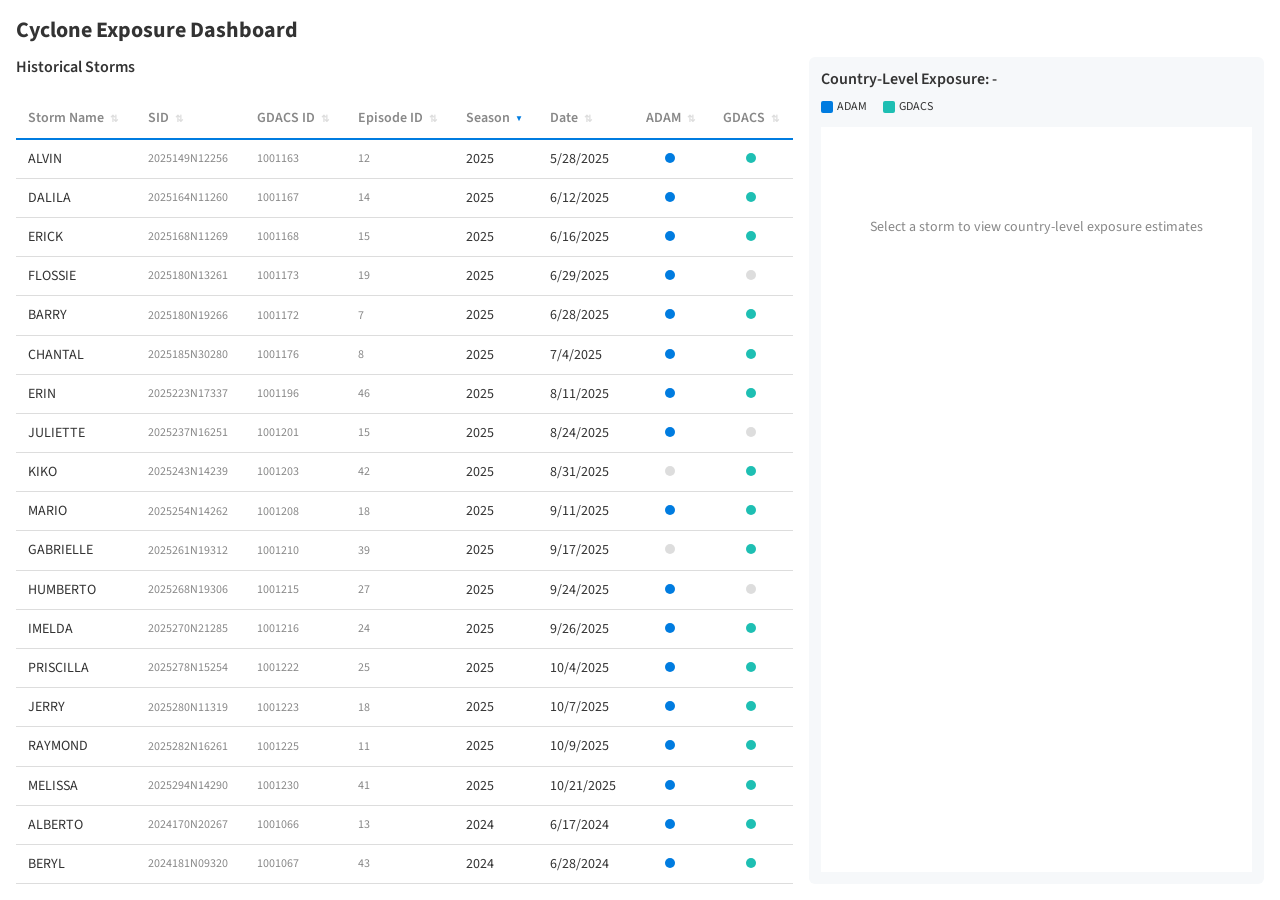
==== index.html @ b7c4ba26 "add basic dashboard" ====
<!DOCTYPE html>
<html lang="en">
<head>
    <meta charset="UTF-8">
    <meta name="viewport" content="width=device-width, initial-scale=1.0">
    <title>Cyclone Exposure Dashboard</title>
    <link rel="preconnect" href="https://fonts.googleapis.com">
    <link rel="preconnect" href="https://fonts.gstatic.com" crossorigin>
    <link href="https://fonts.googleapis.com/css2?family=Source+Sans+Pro:wght@400;600;700&display=swap" rel="stylesheet">
    <style>
        * {
            margin: 0;
            padding: 0;
            box-sizing: border-box;
        }

        body {
            font-family: 'Source Sans Pro', sans-serif;
            font-size: 16px;
            line-height: 1.3;
            color: #333;
            background: white;
            padding: 16px;
            height: 100vh;
            overflow: hidden;
        }

        .container {
            max-width: 100%;
            height: calc(100vh - 32px);
            display: flex;
            flex-direction: column;
            margin: 0 auto;
        }

        h1 {
            font-size: 22px;
            font-weight: 700;
            margin-bottom: 12px;
            color: #333;
        }

        h2 {
            font-size: 16px;
            font-weight: 600;
            margin-bottom: 10px;
            color: #333;
        }

        .main-content {
            display: flex;
            gap: 16px;
            flex: 1;
            min-height: 0;
        }

        .section {
            display: flex;
            flex-direction: column;
            min-height: 0;
        }

        .left-section {
            flex: 1.8;
            min-width: 0;
        }

        .right-section {
            flex: 1;
            min-width: 0;
            background-color: #f6f8fa;
            padding: 12px;
            border-radius: 6px;
        }

        .table-container {
            flex: 1;
            overflow-y: auto;
            background-color: white;
        }

        table {
            width: 100%;
            border-collapse: collapse;
            background: white;
        }

        th {
            font-weight: 600;
            font-size: 14px;
            color: #888888;
            text-align: left;
            padding: 10px 12px;
            border-bottom: 2px solid #007CE0;
            position: sticky;
            top: 0;
            z-index: 10;
            background: white;
        }

        td {
            padding: 10px 12px;
            font-size: 14px;
            color: #333;
            border-bottom: 1px solid #DDDDDD;
        }

        tr:last-child td {
            border-bottom: none;
        }

        tr:hover {
            background-color: rgba(0, 124, 224, 0.03);
        }

        .storms-table tbody tr {
            cursor: pointer;
        }

        .storms-table tbody tr.selected {
            background-color: rgba(0, 124, 224, 0.08);
        }

        .indicator {
            display: inline-block;
            width: 10px;
            height: 10px;
            border-radius: 50%;
            margin: 0 auto;
        }

        .indicator.adam-available {
            background-color: #007CE0;
        }

        .indicator.gdacs-available {
            background-color: #1EBFB3;
        }

        .indicator.unavailable {
            background-color: #DDDDDD;
        }

        .alert-badge {
            display: inline-block;
            padding: 2px 8px;
            border-radius: 3px;
            font-size: 12px;
            font-weight: 600;
        }

        .alert-red {
            background-color: rgba(242, 100, 90, 0.1);
            color: #F2645A;
        }

        .alert-orange {
            background-color: rgba(255, 165, 0, 0.1);
            color: #ff8c00;
        }

        .alert-green {
            background-color: rgba(30, 191, 179, 0.1);
            color: #1EBFB3;
        }

        .loading {
            text-align: center;
            padding: 40px 20px;
            color: #888888;
            font-size: 14px;
        }

        .empty-state {
            text-align: center;
            padding: 40px 20px;
            color: #888888;
            font-size: 14px;
            display: flex;
            align-items: center;
            justify-content: center;
            min-height: 200px;
        }

        .number-cell {
            text-align: right;
            font-variant-numeric: tabular-nums;
        }

        .source-label {
            font-size: 12px;
            font-weight: 600;
            color: #888888;
            text-transform: uppercase;
        }

        .comparison-cell {
            padding: 10px 12px;
            text-align: center;
        }

        .stacked-values {
            display: flex;
            flex-direction: column;
            gap: 2px;
            font-size: 13px;
        }

        .stacked-values .adam-value {
            color: #007CE0;
            font-weight: 600;
        }

        .stacked-values .gdacs-value {
            color: #1EBFB3;
            font-weight: 600;
        }

        .stacked-values .no-data {
            color: #DDDDDD;
        }

        .source-legend {
            display: flex;
            gap: 16px;
            margin-top: 4px;
            font-size: 12px;
        }

        .source-legend-item {
            display: flex;
            align-items: center;
            gap: 4px;
        }

        .legend-color {
            width: 12px;
            height: 12px;
            border-radius: 2px;
        }

        .legend-color.adam {
            background-color: #007CE0;
        }

        .legend-color.gdacs {
            background-color: #1EBFB3;
        }

        .section-header {
            margin-bottom: 12px;
        }

        th.sortable {
            cursor: pointer;
            user-select: none;
        }

        th.sortable:hover {
            background-color: #f0f0f0;
        }

        th.sortable::after {
            content: ' ⇅';
            color: #DDDDDD;
            font-size: 10px;
            margin-left: 4px;
        }

        th.sortable.sorted-asc::after {
            content: ' ▲';
            color: #007CE0;
        }

        th.sortable.sorted-desc::after {
            content: ' ▼';
            color: #007CE0;
        }

        td a {
            color: #007CE0;
            text-decoration: none;
        }

        td a:hover {
            text-decoration: underline;
        }
    </style>
</head>
<body>
    <div class="container">
        <h1>Cyclone Exposure Dashboard</h1>

        <div class="main-content">
            <div class="section left-section">
                <div class="section-header">
                    <h2>Historical Storms</h2>
                </div>
                <div id="storms-table-container" class="table-container">
                    <div class="loading">Loading storm data...</div>
                </div>
            </div>

            <div class="section right-section">
                <div class="section-header">
                    <h2>Country-Level Exposure: <span id="selected-storm-name">-</span></h2>
                    <div class="source-legend">
                        <div class="source-legend-item">
                            <div class="legend-color adam"></div>
                            <span>ADAM</span>
                        </div>
                        <div class="source-legend-item">
                            <div class="legend-color gdacs"></div>
                            <span>GDACS</span>
                        </div>
                    </div>
                </div>
                <div id="country-table-container" class="table-container">
                    <div class="empty-state">Select a storm to view country-level exposure estimates</div>
                </div>
            </div>
        </div>
    </div>

    <script>
        let exposureData = [];
        let stormDataCache = {};
        let selectedStormSid = null;
        let currentSortColumn = 'season';
        let currentSortDirection = 'desc';

        // Load data
        fetch('assets/exposure_data.json')
            .then(response => response.json())
            .then(data => {
                exposureData = data;
                renderStormsTable();
            })
            .catch(error => {
                console.error('Error loading data:', error);
                document.getElementById('storms-table-container').innerHTML =
                    '<div class="empty-state">Error loading data. Please ensure assets/exposure_data.json is available.</div>';
            });

        function sortStorms(column) {
            if (currentSortColumn === column) {
                currentSortDirection = currentSortDirection === 'asc' ? 'desc' : 'asc';
            } else {
                currentSortColumn = column;
                currentSortDirection = 'asc';
            }
            renderStormsTable();
        }

        function renderStormsTable() {
            // Group data by storm (sid)
            const stormMap = {};
            exposureData.forEach(row => {
                if (!stormMap[row.sid]) {
                    stormMap[row.sid] = {
                        sid: row.sid,
                        event_id: row.event_id,
                        episode_id: row.episode_id,
                        source: row.source,
                        storm_name: row.storm_name,
                        season: row.season,
                        name: row.name,
                        from_date: row.from_date,
                        alert_level: row.alert_level,
                        hasAdam: false,
                        hasGdacs: false,
                        countries: []
                    };
                }

                // Check if this row has ADAM or GDACS data
                const hasAdamData = row.pop_120kmh != null || row.pop_60kmh != null || row.pop_90kmh != null;
                const hasGdacsData = row.pop_34kt != null || row.pop_64kt != null;

                if (hasAdamData) stormMap[row.sid].hasAdam = true;
                if (hasGdacsData) stormMap[row.sid].hasGdacs = true;
            });

            const storms = Object.values(stormMap);

            // Sort storms
            storms.sort((a, b) => {
                let aVal, bVal;

                switch(currentSortColumn) {
                    case 'storm_name':
                        aVal = (a.name || '').toLowerCase();
                        bVal = (b.name || '').toLowerCase();
                        break;
                    case 'sid':
                        aVal = (a.sid || '').toLowerCase();
                        bVal = (b.sid || '').toLowerCase();
                        break;
                    case 'event_id':
                        aVal = a.event_id || 0;
                        bVal = b.event_id || 0;
                        break;
                    case 'episode_id':
                        aVal = a.episode_id || 0;
                        bVal = b.episode_id || 0;
                        break;
                    case 'season':
                        aVal = a.season || 0;
                        bVal = b.season || 0;
                        break;
                    case 'from_date':
                        aVal = a.from_date ? new Date(a.from_date).getTime() : 0;
                        bVal = b.from_date ? new Date(b.from_date).getTime() : 0;
                        break;
                    case 'hasAdam':
                        aVal = a.hasAdam ? 1 : 0;
                        bVal = b.hasAdam ? 1 : 0;
                        break;
                    case 'hasGdacs':
                        aVal = a.hasGdacs ? 1 : 0;
                        bVal = b.hasGdacs ? 1 : 0;
                        break;
                    default:
                        return 0;
                }

                if (typeof aVal === 'string') {
                    return currentSortDirection === 'asc'
                        ? aVal.localeCompare(bVal)
                        : bVal.localeCompare(aVal);
                } else {
                    return currentSortDirection === 'asc'
                        ? aVal - bVal
                        : bVal - aVal;
                }
            });

            const getSortClass = (column) => {
                if (currentSortColumn === column) {
                    return `sortable sorted-${currentSortDirection}`;
                }
                return 'sortable';
            };

            let html = `
                <table class="storms-table">
                    <thead>
                        <tr>
                            <th class="${getSortClass('storm_name')}" onclick="sortStorms('storm_name')">Storm Name</th>
                            <th class="${getSortClass('sid')}" onclick="sortStorms('sid')">SID</th>
                            <th class="${getSortClass('event_id')}" onclick="sortStorms('event_id')">GDACS ID</th>
                            <th class="${getSortClass('episode_id')}" onclick="sortStorms('episode_id')">Episode ID</th>
                            <th class="${getSortClass('season')}" onclick="sortStorms('season')">Season</th>
                            <th class="${getSortClass('from_date')}" onclick="sortStorms('from_date')">Date</th>
                            <th class="${getSortClass('hasAdam')}" onclick="sortStorms('hasAdam')" style="text-align: center;">ADAM</th>
                            <th class="${getSortClass('hasGdacs')}" onclick="sortStorms('hasGdacs')" style="text-align: center;">GDACS</th>
                        </tr>
                    </thead>
                    <tbody>
            `;

            storms.forEach(storm => {
                // Cache storm data for lookup
                stormDataCache[storm.sid] = storm;

                const date = storm.from_date ? new Date(storm.from_date).toLocaleDateString() : '-';

                html += `
                    <tr onclick="selectStorm('${storm.sid}')" data-sid="${storm.sid}">
                        <td>${storm.name || '-'}</td>
                        <td style="font-size: 12px; color: #888888;">${storm.sid || '-'}</td>
                        <td style="font-size: 12px; color: #888888;">${storm.event_id || '-'}</td>
                        <td style="font-size: 12px; color: #888888;">${storm.episode_id || '-'}</td>
                        <td>${storm.season || '-'}</td>
                        <td>${date}</td>
                        <td style="text-align: center;"><span class="indicator ${storm.hasAdam ? 'adam-available' : 'unavailable'}"></span></td>
                        <td style="text-align: center;"><span class="indicator ${storm.hasGdacs ? 'gdacs-available' : 'unavailable'}"></span></td>
                    </tr>
                `;
            });

            html += `
                    </tbody>
                </table>
            `;

            document.getElementById('storms-table-container').innerHTML = html;
        }

        function selectStorm(sid) {
            selectedStormSid = sid;

            // Update selected row styling
            document.querySelectorAll('.storms-table tbody tr').forEach(tr => {
                tr.classList.remove('selected');
            });
            document.querySelector(`tr[data-sid="${sid}"]`).classList.add('selected');

            // Get storm name from cache
            const storm = stormDataCache[sid];
            const stormName = storm ? (storm.name || 'Unknown') : 'Unknown';

            // Update storm name in country section
            document.getElementById('selected-storm-name').textContent = stormName;

            // Render country table
            renderCountryTable(sid);
        }

        function renderCountryTable(sid) {
            const stormData = exposureData.filter(row => row.sid === sid);

            if (stormData.length === 0) {
                document.getElementById('country-table-container').innerHTML =
                    '<div class="empty-state">No data available for this storm</div>';
                return;
            }

            // Group by ISO3 to ensure one row per country
            const countryMap = {};
            stormData.forEach(row => {
                if (!countryMap[row.iso3]) {
                    countryMap[row.iso3] = {
                        country_name: row.country_name,
                        iso3: row.iso3,
                        pop_120kmh: row.pop_120kmh,
                        pop_90kmh: row.pop_90kmh,
                        pop_60kmh: row.pop_60kmh,
                        pop_64kt: row.pop_64kt,
                        pop_34kt: row.pop_34kt
                    };
                } else {
                    // Merge data if we have multiple rows for the same country
                    if (row.pop_120kmh != null) countryMap[row.iso3].pop_120kmh = row.pop_120kmh;
                    if (row.pop_90kmh != null) countryMap[row.iso3].pop_90kmh = row.pop_90kmh;
                    if (row.pop_60kmh != null) countryMap[row.iso3].pop_60kmh = row.pop_60kmh;
                    if (row.pop_64kt != null) countryMap[row.iso3].pop_64kt = row.pop_64kt;
                    if (row.pop_34kt != null) countryMap[row.iso3].pop_34kt = row.pop_34kt;
                }
            });

            const countries = Object.values(countryMap).sort((a, b) =>
                (a.country_name || '').localeCompare(b.country_name || '')
            );

            const formatNumber = (val) => {
                if (val == null || val === '') return '-';
                return Math.round(val).toLocaleString();
            };

            const createStackedValues = (adamVal, gdacsVal) => {
                const adamDisplay = adamVal != null ? formatNumber(adamVal) : '-';
                const gdacsDisplay = gdacsVal != null ? formatNumber(gdacsVal) : '-';

                const adamClass = adamVal != null ? 'adam-value' : 'no-data';
                const gdacsClass = gdacsVal != null ? 'gdacs-value' : 'no-data';

                return `
                    <div class="stacked-values">
                        <div class="${adamClass}">${adamDisplay}</div>
                        <div class="${gdacsClass}">${gdacsDisplay}</div>
                    </div>
                `;
            };

            let html = `
                <table>
                    <thead>
                        <tr>
                            <th>Country</th>
                            <th style="text-align: center;">High Wind (~64 kt)</th>
                            <th style="text-align: center;">Medium Wind (~49 kt)</th>
                            <th style="text-align: center;">Low Wind (~34 kt)</th>
                        </tr>
                    </thead>
                    <tbody>
            `;

            countries.forEach(country => {
                html += `
                    <tr>
                        <td>${country.country_name || '-'}</td>
                        <td class="comparison-cell">${createStackedValues(country.pop_120kmh, country.pop_64kt)}</td>
                        <td class="comparison-cell">${createStackedValues(country.pop_90kmh, null)}</td>
                        <td class="comparison-cell">${createStackedValues(country.pop_60kmh, country.pop_34kt)}</td>
                    </tr>
                `;
            });

            html += `
                    </tbody>
                </table>
            `;

            document.getElementById('country-table-container').innerHTML = html;
        }
    </script>
</body>
</html>
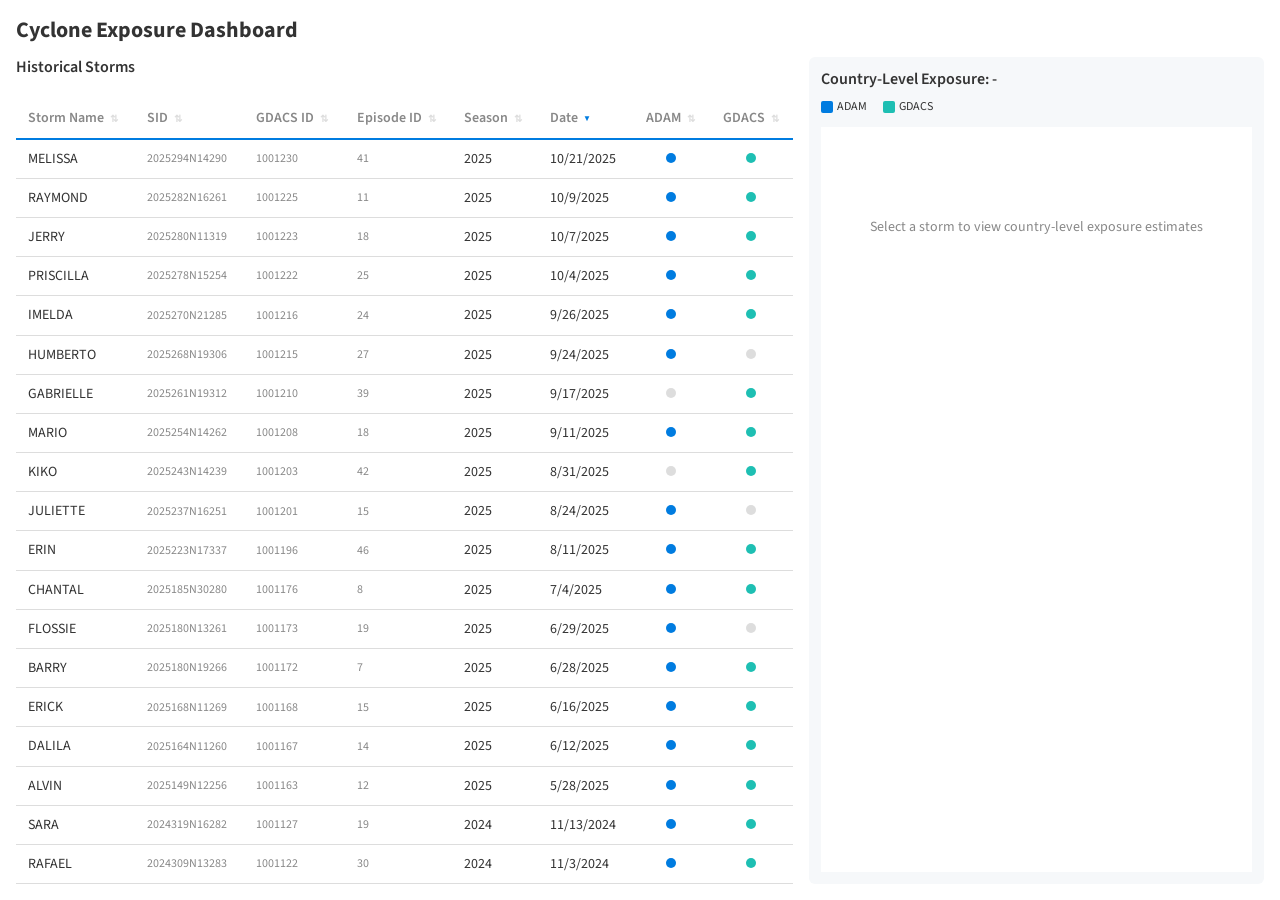
==== commit 22e61238: "show distribution of exposure on chart" ====
--- a/index.html
+++ b/index.html
@@ -7,285 +7,8 @@
     <link rel="preconnect" href="https://fonts.googleapis.com">
     <link rel="preconnect" href="https://fonts.gstatic.com" crossorigin>
     <link href="https://fonts.googleapis.com/css2?family=Source+Sans+Pro:wght@400;600;700&display=swap" rel="stylesheet">
-    <style>
-        * {
-            margin: 0;
-            padding: 0;
-            box-sizing: border-box;
-        }
-
-        body {
-            font-family: 'Source Sans Pro', sans-serif;
-            font-size: 16px;
-            line-height: 1.3;
-            color: #333;
-            background: white;
-            padding: 16px;
-            height: 100vh;
-            overflow: hidden;
-        }
-
-        .container {
-            max-width: 100%;
-            height: calc(100vh - 32px);
-            display: flex;
-            flex-direction: column;
-            margin: 0 auto;
-        }
-
-        h1 {
-            font-size: 22px;
-            font-weight: 700;
-            margin-bottom: 12px;
-            color: #333;
-        }
-
-        h2 {
-            font-size: 16px;
-            font-weight: 600;
-            margin-bottom: 10px;
-            color: #333;
-        }
-
-        .main-content {
-            display: flex;
-            gap: 16px;
-            flex: 1;
-            min-height: 0;
-        }
-
-        .section {
-            display: flex;
-            flex-direction: column;
-            min-height: 0;
-        }
-
-        .left-section {
-            flex: 1.8;
-            min-width: 0;
-        }
-
-        .right-section {
-            flex: 1;
-            min-width: 0;
-            background-color: #f6f8fa;
-            padding: 12px;
-            border-radius: 6px;
-        }
-
-        .table-container {
-            flex: 1;
-            overflow-y: auto;
-            background-color: white;
-        }
-
-        table {
-            width: 100%;
-            border-collapse: collapse;
-            background: white;
-        }
-
-        th {
-            font-weight: 600;
-            font-size: 14px;
-            color: #888888;
-            text-align: left;
-            padding: 10px 12px;
-            border-bottom: 2px solid #007CE0;
-            position: sticky;
-            top: 0;
-            z-index: 10;
-            background: white;
-        }
-
-        td {
-            padding: 10px 12px;
-            font-size: 14px;
-            color: #333;
-            border-bottom: 1px solid #DDDDDD;
-        }
-
-        tr:last-child td {
-            border-bottom: none;
-        }
-
-        tr:hover {
-            background-color: rgba(0, 124, 224, 0.03);
-        }
-
-        .storms-table tbody tr {
-            cursor: pointer;
-        }
-
-        .storms-table tbody tr.selected {
-            background-color: rgba(0, 124, 224, 0.08);
-        }
-
-        .indicator {
-            display: inline-block;
-            width: 10px;
-            height: 10px;
-            border-radius: 50%;
-            margin: 0 auto;
-        }
-
-        .indicator.adam-available {
-            background-color: #007CE0;
-        }
-
-        .indicator.gdacs-available {
-            background-color: #1EBFB3;
-        }
-
-        .indicator.unavailable {
-            background-color: #DDDDDD;
-        }
-
-        .alert-badge {
-            display: inline-block;
-            padding: 2px 8px;
-            border-radius: 3px;
-            font-size: 12px;
-            font-weight: 600;
-        }
-
-        .alert-red {
-            background-color: rgba(242, 100, 90, 0.1);
-            color: #F2645A;
-        }
-
-        .alert-orange {
-            background-color: rgba(255, 165, 0, 0.1);
-            color: #ff8c00;
-        }
-
-        .alert-green {
-            background-color: rgba(30, 191, 179, 0.1);
-            color: #1EBFB3;
-        }
-
-        .loading {
-            text-align: center;
-            padding: 40px 20px;
-            color: #888888;
-            font-size: 14px;
-        }
-
-        .empty-state {
-            text-align: center;
-            padding: 40px 20px;
-            color: #888888;
-            font-size: 14px;
-            display: flex;
-            align-items: center;
-            justify-content: center;
-            min-height: 200px;
-        }
-
-        .number-cell {
-            text-align: right;
-            font-variant-numeric: tabular-nums;
-        }
-
-        .source-label {
-            font-size: 12px;
-            font-weight: 600;
-            color: #888888;
-            text-transform: uppercase;
-        }
-
-        .comparison-cell {
-            padding: 10px 12px;
-            text-align: center;
-        }
-
-        .stacked-values {
-            display: flex;
-            flex-direction: column;
-            gap: 2px;
-            font-size: 13px;
-        }
-
-        .stacked-values .adam-value {
-            color: #007CE0;
-            font-weight: 600;
-        }
-
-        .stacked-values .gdacs-value {
-            color: #1EBFB3;
-            font-weight: 600;
-        }
-
-        .stacked-values .no-data {
-            color: #DDDDDD;
-        }
-
-        .source-legend {
-            display: flex;
-            gap: 16px;
-            margin-top: 4px;
-            font-size: 12px;
-        }
-
-        .source-legend-item {
-            display: flex;
-            align-items: center;
-            gap: 4px;
-        }
-
-        .legend-color {
-            width: 12px;
-            height: 12px;
-            border-radius: 2px;
-        }
-
-        .legend-color.adam {
-            background-color: #007CE0;
-        }
-
-        .legend-color.gdacs {
-            background-color: #1EBFB3;
-        }
-
-        .section-header {
-            margin-bottom: 12px;
-        }
-
-        th.sortable {
-            cursor: pointer;
-            user-select: none;
-        }
-
-        th.sortable:hover {
-            background-color: #f0f0f0;
-        }
-
-        th.sortable::after {
-            content: ' ⇅';
-            color: #DDDDDD;
-            font-size: 10px;
-            margin-left: 4px;
-        }
-
-        th.sortable.sorted-asc::after {
-            content: ' ▲';
-            color: #007CE0;
-        }
-
-        th.sortable.sorted-desc::after {
-            content: ' ▼';
-            color: #007CE0;
-        }
-
-        td a {
-            color: #007CE0;
-            text-decoration: none;
-        }
-
-        td a:hover {
-            text-decoration: underline;
-        }
-    </style>
+    <link rel="stylesheet" href="assets/styles.css">
+
 </head>
 <body>
     <div class="container">
@@ -322,11 +45,23 @@
         </div>
     </div>
 
+    <div id="country-modal" class="modal-overlay" style="display:none" onclick="closeModal(event)">
+        <div class="modal-content">
+            <div class="modal-header">
+                <h2 id="modal-country-name"></h2>
+                <button class="modal-close" onclick="closeModal()">×</button>
+            </div>
+            <div id="modal-body"></div>
+        </div>
+    </div>
+
+    <div id="dot-tooltip" class="dot-tooltip"></div>
+
     <script>
         let exposureData = [];
         let stormDataCache = {};
         let selectedStormSid = null;
-        let currentSortColumn = 'season';
+        let currentSortColumn = 'from_date';
         let currentSortDirection = 'desc';
 
         // Load data
@@ -577,9 +312,11 @@
             `;
 
             countries.forEach(country => {
+                const safeIso3 = (country.iso3 || '').replace(/'/g, "\\'");
+                const safeName = (country.country_name || '-').replace(/'/g, "\\'");
                 html += `
                     <tr>
-                        <td>${country.country_name || '-'}</td>
+                        <td><span class="country-link" onclick="openCountryModal('${safeIso3}', '${safeName}')">${country.country_name || '-'}</span></td>
                         <td class="comparison-cell">${createStackedValues(country.pop_120kmh, country.pop_64kt)}</td>
                         <td class="comparison-cell">${createStackedValues(country.pop_90kmh, null)}</td>
                         <td class="comparison-cell">${createStackedValues(country.pop_60kmh, country.pop_34kt)}</td>
@@ -594,6 +331,153 @@
 
             document.getElementById('country-table-container').innerHTML = html;
         }
+
+        const WIND_LEVELS = [
+            { value: '34', label: '34 kt', adamKey: 'pop_60kmh',  gdacsKey: 'pop_34kt' },
+            { value: '50', label: '50 kt', adamKey: 'pop_90kmh',  gdacsKey: null       },
+            { value: '64', label: '64 kt', adamKey: 'pop_120kmh', gdacsKey: 'pop_64kt' },
+        ];
+
+        let _modalCountryData = [];
+        let _modalHighlightSid = null;
+
+        function openCountryModal(iso3, countryName) {
+            _modalCountryData = exposureData.filter(row => row.iso3 === iso3);
+            _modalHighlightSid = selectedStormSid;
+            document.getElementById('modal-country-name').textContent = countryName;
+            const toggle = WIND_LEVELS.map((w, i) =>
+                `<label class="wind-option"><input type="radio" name="wind-speed" value="${w.value}" ${i === 0 ? 'checked' : ''} onchange="updateChart('${w.value}')">${w.label}</label>`
+            ).join('');
+            document.getElementById('modal-body').innerHTML =
+                `<div class="wind-toggle">${toggle}</div><div id="chart-svg-container">${buildStripChart('34')}</div>`;
+            setupDotTooltips();
+            document.getElementById('country-modal').style.display = 'flex';
+        }
+
+        function updateChart(windValue) {
+            document.getElementById('chart-svg-container').innerHTML = buildStripChart(windValue);
+            setupDotTooltips();
+        }
+
+        function buildStripChart(windValue) {
+            const level = WIND_LEVELS.find(w => w.value === windValue);
+
+            const W = 500, H = 360;
+            const m = { top: 20, right: 30, bottom: 56, left: 72 };
+            const pw = W - m.left - m.right;
+            const ph = H - m.top - m.bottom;
+
+            // Two strip centers
+            const adamX  = pw * 0.3;
+            const gdacsX = pw * 0.7;
+            const jitterRange = pw * 0.18;
+
+            // Scale across both strips for the selected wind level
+            let maxVal = 0;
+            _modalCountryData.forEach(row => {
+                const av = row[level.adamKey];
+                const gv = level.gdacsKey ? row[level.gdacsKey] : null;
+                if (av != null && av > maxVal) maxVal = av;
+                if (gv != null && gv > maxVal) maxVal = gv;
+            });
+            if (maxVal === 0) maxVal = 1;
+
+            const yPos = v => ph - (v / maxVal) * ph;
+
+            function jitter(s) {
+                let h = 5381;
+                for (let i = 0; i < s.length; i++) h = ((h << 5) + h + s.charCodeAt(i)) & 0x7FFFFFFF;
+                return ((h % 10000) / 10000 - 0.5) * jitterRange;
+            }
+
+            // Y-axis grid lines and labels — 5 evenly spaced ticks
+            let grid = '', yLabels = '';
+            const nTicks = 5;
+            for (let i = 0; i <= nTicks; i++) {
+                const v = (i / nTicks) * maxVal;
+                const y = yPos(v).toFixed(1);
+                const label = v >= 1e6 ? (v / 1e6).toFixed(1) + 'M' : v >= 1e3 ? (v / 1e3).toFixed(0) + 'K' : Math.round(v).toString();
+                grid    += `<line x1="0" y1="${y}" x2="${pw}" y2="${y}" stroke="#EEEEEE" stroke-width="1"/>`;
+                yLabels += `<text x="-8" y="${(parseFloat(y) + 4).toFixed(1)}" text-anchor="end" font-size="11" fill="#999">${label}</text>`;
+            }
+
+            // Dots — normal first, selected on top
+            let normalDots = '', selectedDots = '';
+            function addDot(stripX, v, name, season, color, sid) {
+                if (v == null) return;
+                const isHL = _modalHighlightSid != null && sid === _modalHighlightSid;
+                const y = yPos(v).toFixed(1);
+                const j = jitter(name + stripX.toFixed(0));
+                const valLabel = v >= 1e6 ? (v / 1e6).toFixed(2) + 'M' : v >= 1e3 ? (v / 1e3).toFixed(1) + 'K' : v.toLocaleString();
+                const dot = `<circle cx="${(stripX + j).toFixed(1)}" cy="${y}" r="${isHL ? 8 : 5}" fill="${isHL ? '#E05C4B' : color}" opacity="${isHL ? 1 : 0.7}" stroke="${isHL ? '#B84535' : 'white'}" stroke-width="${isHL ? 2 : 1}" class="dot" data-storm="${name.replace(/"/g, '&quot;')}" data-season="${season}" data-val="${valLabel}"/>`;
+                if (isHL) selectedDots += dot;
+                else normalDots += dot;
+            }
+
+            let selectedName = '';
+            _modalCountryData.forEach(row => {
+                if (_modalHighlightSid != null && row.sid === _modalHighlightSid) selectedName = row.name;
+                addDot(adamX,  row[level.adamKey],                            row.name, row.season, '#007CE0', row.sid);
+                addDot(gdacsX, level.gdacsKey ? row[level.gdacsKey] : null,  row.name, row.season, '#1EBFB3', row.sid);
+            });
+
+            // X-axis labels
+            const gdacsColor = level.gdacsKey ? '#1EBFB3' : '#CCCCCC';
+            const xLabels = `
+                <text x="${adamX.toFixed(1)}"  y="${ph + 22}" text-anchor="middle" font-size="13" font-weight="600" fill="#007CE0">ADAM</text>
+                <text x="${gdacsX.toFixed(1)}" y="${ph + 22}" text-anchor="middle" font-size="13" font-weight="600" fill="${gdacsColor}">GDACS</text>
+            `;
+
+            const noEquivLabel = !level.gdacsKey
+                ? `<text x="${gdacsX.toFixed(1)}" y="${(ph / 2).toFixed(0)}" text-anchor="middle" font-size="12" fill="#CCCCCC">No equivalent</text>`
+                : '';
+
+            // Legend (selected storm only — ADAM/GDACS identified by x-axis labels)
+            const legendLabel = selectedName ? selectedName : 'Selected storm';
+            const legend = `
+                <circle cx="${(pw / 2 - 58).toFixed(0)}" cy="${ph + 42}" r="6" fill="#E05C4B" stroke="#B84535" stroke-width="2"/>
+                <text    x="${(pw / 2 - 46).toFixed(0)}" y="${ph + 46}" font-size="11" fill="#555">${legendLabel}</text>
+            `;
+
+            return `<svg width="${W}" height="${H}">
+                <g transform="translate(${m.left},${m.top})">
+                    ${grid}
+                    <line x1="0" y1="0" x2="0" y2="${ph}" stroke="#DDDDDD" stroke-width="1"/>
+                    <line x1="0" y1="${ph}" x2="${pw}" y2="${ph}" stroke="#DDDDDD" stroke-width="1"/>
+                    ${normalDots}
+                    ${selectedDots}
+                    ${noEquivLabel}
+                    ${xLabels}
+                    ${yLabels}
+                    ${legend}
+                    <text transform="rotate(-90)" x="${(-ph / 2).toFixed(0)}" y="-56" text-anchor="middle" font-size="12" fill="#999">Population exposed</text>
+                </g>
+            </svg>`;
+        }
+
+        function setupDotTooltips() {
+            const tooltip = document.getElementById('dot-tooltip');
+            document.querySelectorAll('#modal-body .dot').forEach(dot => {
+                dot.addEventListener('mouseenter', e => {
+                    tooltip.innerHTML = `<strong>${e.target.dataset.storm}</strong> (${e.target.dataset.season})<br>${e.target.dataset.val}`;
+                    tooltip.style.display = 'block';
+                });
+                dot.addEventListener('mousemove', e => {
+                    tooltip.style.left = (e.clientX + 14) + 'px';
+                    tooltip.style.top  = (e.clientY - 48) + 'px';
+                });
+                dot.addEventListener('mouseleave', () => {
+                    tooltip.style.display = 'none';
+                });
+            });
+        }
+
+        function closeModal(e) {
+            if (!e || e.target === document.getElementById('country-modal')) {
+                document.getElementById('country-modal').style.display = 'none';
+                document.getElementById('dot-tooltip').style.display = 'none';
+            }
+        }
     </script>
 </body>
 </html>
--- a/assets/styles.css
+++ b/assets/styles.css
@@ -0,0 +1,368 @@
+* {
+    margin: 0;
+    padding: 0;
+    box-sizing: border-box;
+}
+
+body {
+    font-family: 'Source Sans Pro', sans-serif;
+    font-size: 16px;
+    line-height: 1.3;
+    color: #333;
+    background: white;
+    padding: 16px;
+    height: 100vh;
+    overflow: hidden;
+}
+
+.container {
+    max-width: 100%;
+    height: calc(100vh - 32px);
+    display: flex;
+    flex-direction: column;
+    margin: 0 auto;
+}
+
+h1 {
+    font-size: 22px;
+    font-weight: 700;
+    margin-bottom: 12px;
+    color: #333;
+}
+
+h2 {
+    font-size: 16px;
+    font-weight: 600;
+    margin-bottom: 10px;
+    color: #333;
+}
+
+.main-content {
+    display: flex;
+    gap: 16px;
+    flex: 1;
+    min-height: 0;
+}
+
+.section {
+    display: flex;
+    flex-direction: column;
+    min-height: 0;
+}
+
+.left-section {
+    flex: 1.8;
+    min-width: 0;
+}
+
+.right-section {
+    flex: 1;
+    min-width: 0;
+    background-color: #f6f8fa;
+    padding: 12px;
+    border-radius: 6px;
+}
+
+.table-container {
+    flex: 1;
+    overflow-y: auto;
+    background-color: white;
+}
+
+table {
+    width: 100%;
+    border-collapse: collapse;
+    background: white;
+}
+
+th {
+    font-weight: 600;
+    font-size: 14px;
+    color: #888888;
+    text-align: left;
+    padding: 10px 12px;
+    border-bottom: 2px solid #007CE0;
+    position: sticky;
+    top: 0;
+    z-index: 10;
+    background: white;
+}
+
+td {
+    padding: 10px 12px;
+    font-size: 14px;
+    color: #333;
+    border-bottom: 1px solid #DDDDDD;
+}
+
+tr:last-child td {
+    border-bottom: none;
+}
+
+tr:hover {
+    background-color: rgba(0, 124, 224, 0.03);
+}
+
+.storms-table tbody tr {
+    cursor: pointer;
+}
+
+.storms-table tbody tr.selected {
+    background-color: rgba(0, 124, 224, 0.08);
+}
+
+.indicator {
+    display: inline-block;
+    width: 10px;
+    height: 10px;
+    border-radius: 50%;
+    margin: 0 auto;
+}
+
+.indicator.adam-available {
+    background-color: #007CE0;
+}
+
+.indicator.gdacs-available {
+    background-color: #1EBFB3;
+}
+
+.indicator.unavailable {
+    background-color: #DDDDDD;
+}
+
+.alert-badge {
+    display: inline-block;
+    padding: 2px 8px;
+    border-radius: 3px;
+    font-size: 12px;
+    font-weight: 600;
+}
+
+.alert-red {
+    background-color: rgba(242, 100, 90, 0.1);
+    color: #F2645A;
+}
+
+.alert-orange {
+    background-color: rgba(255, 165, 0, 0.1);
+    color: #ff8c00;
+}
+
+.alert-green {
+    background-color: rgba(30, 191, 179, 0.1);
+    color: #1EBFB3;
+}
+
+.loading {
+    text-align: center;
+    padding: 40px 20px;
+    color: #888888;
+    font-size: 14px;
+}
+
+.empty-state {
+    text-align: center;
+    padding: 40px 20px;
+    color: #888888;
+    font-size: 14px;
+    display: flex;
+    align-items: center;
+    justify-content: center;
+    min-height: 200px;
+}
+
+.number-cell {
+    text-align: right;
+    font-variant-numeric: tabular-nums;
+}
+
+.source-label {
+    font-size: 12px;
+    font-weight: 600;
+    color: #888888;
+    text-transform: uppercase;
+}
+
+.comparison-cell {
+    padding: 10px 12px;
+    text-align: center;
+}
+
+.stacked-values {
+    display: flex;
+    flex-direction: column;
+    gap: 2px;
+    font-size: 13px;
+}
+
+.stacked-values .adam-value {
+    color: #007CE0;
+    font-weight: 600;
+}
+
+.stacked-values .gdacs-value {
+    color: #1EBFB3;
+    font-weight: 600;
+}
+
+.stacked-values .no-data {
+    color: #DDDDDD;
+}
+
+.source-legend {
+    display: flex;
+    gap: 16px;
+    margin-top: 4px;
+    font-size: 12px;
+}
+
+.source-legend-item {
+    display: flex;
+    align-items: center;
+    gap: 4px;
+}
+
+.legend-color {
+    width: 12px;
+    height: 12px;
+    border-radius: 2px;
+}
+
+.legend-color.adam {
+    background-color: #007CE0;
+}
+
+.legend-color.gdacs {
+    background-color: #1EBFB3;
+}
+
+.section-header {
+    margin-bottom: 12px;
+}
+
+th.sortable {
+    cursor: pointer;
+    user-select: none;
+}
+
+th.sortable:hover {
+    background-color: #f0f0f0;
+}
+
+th.sortable::after {
+    content: ' ⇅';
+    color: #DDDDDD;
+    font-size: 10px;
+    margin-left: 4px;
+}
+
+th.sortable.sorted-asc::after {
+    content: ' ▲';
+    color: #007CE0;
+}
+
+th.sortable.sorted-desc::after {
+    content: ' ▼';
+    color: #007CE0;
+}
+
+td a {
+    color: #007CE0;
+    text-decoration: none;
+}
+
+td a:hover {
+    text-decoration: underline;
+}
+
+.modal-overlay {
+    position: fixed;
+    inset: 0;
+    background: rgba(0, 0, 0, 0.35);
+    display: flex;
+    align-items: center;
+    justify-content: center;
+    z-index: 100;
+}
+
+.modal-content {
+    background: white;
+    border-radius: 8px;
+    padding: 24px 28px;
+    width: 660px;
+    max-width: 95vw;
+    box-shadow: 0 8px 32px rgba(0, 0, 0, 0.18);
+}
+
+.modal-header {
+    display: flex;
+    justify-content: space-between;
+    align-items: center;
+    margin-bottom: 20px;
+}
+
+.modal-close {
+    background: none;
+    border: none;
+    font-size: 22px;
+    line-height: 1;
+    cursor: pointer;
+    color: #888888;
+    padding: 0 4px;
+}
+
+.modal-close:hover {
+    color: #333;
+}
+
+.country-link {
+    cursor: pointer;
+    color: #007CE0;
+}
+
+.country-link:hover {
+    text-decoration: underline;
+}
+
+.wind-toggle {
+    display: flex;
+    gap: 8px;
+    margin-bottom: 16px;
+}
+
+.wind-option {
+    display: flex;
+    align-items: center;
+    padding: 5px 16px;
+    border: 1px solid #DDDDDD;
+    border-radius: 4px;
+    cursor: pointer;
+    font-size: 13px;
+    font-weight: 600;
+    color: #888888;
+}
+
+.wind-option:has(input:checked) {
+    border-color: #007CE0;
+    color: #007CE0;
+    background: rgba(0, 124, 224, 0.06);
+}
+
+.wind-option input[type="radio"] {
+    display: none;
+}
+
+.dot-tooltip {
+    position: fixed;
+    background: #333;
+    color: white;
+    font-size: 12px;
+    line-height: 1.5;
+    padding: 6px 10px;
+    border-radius: 4px;
+    pointer-events: none;
+    z-index: 200;
+    display: none;
+    white-space: nowrap;
+}
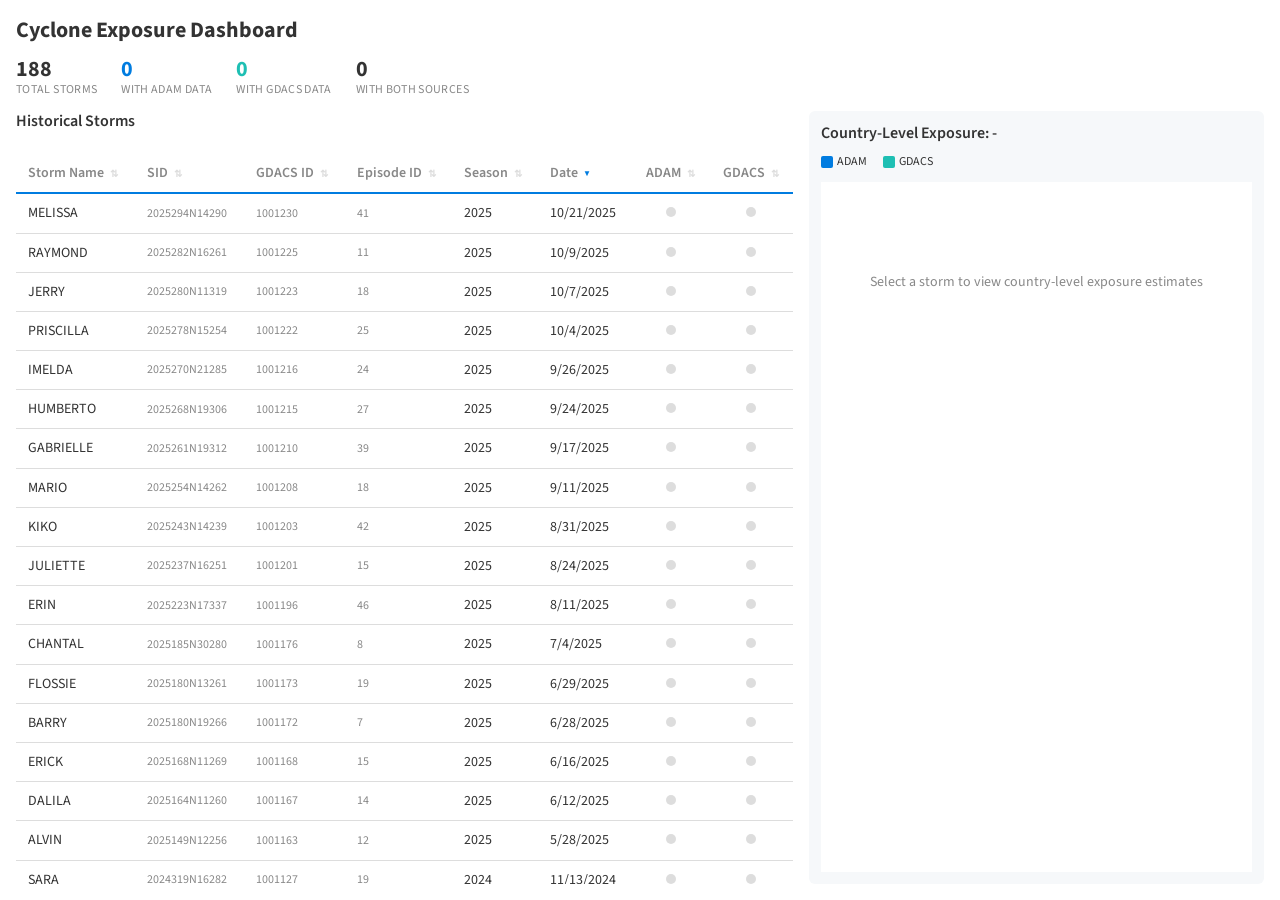
==== commit 0893526a: "add summary stats to the dashboard" ====
--- a/index.html
+++ b/index.html
@@ -13,6 +13,8 @@
 <body>
     <div class="container">
         <h1>Cyclone Exposure Dashboard</h1>
+
+        <div id="summary-stats" class="summary-stats"></div>
 
         <div class="main-content">
             <div class="section left-section">
@@ -109,14 +111,26 @@
                 }
 
                 // Check if this row has ADAM or GDACS data
-                const hasAdamData = row.pop_120kmh != null || row.pop_60kmh != null || row.pop_90kmh != null;
-                const hasGdacsData = row.pop_34kt != null || row.pop_64kt != null;
+                const hasAdamData = row.pop_64kt_adam != null || row.pop_34kt_adam != null || row.pop_50kt_adam != null;
+                const hasGdacsData = row.pop_34kt_gdacs != null || row.pop_64kt_gdacs != null;
 
                 if (hasAdamData) stormMap[row.sid].hasAdam = true;
                 if (hasGdacsData) stormMap[row.sid].hasGdacs = true;
             });
 
             const storms = Object.values(stormMap);
+
+            // Summary stats
+            const totalStorms   = storms.length;
+            const withAdam      = storms.filter(s => s.hasAdam).length;
+            const withGdacs     = storms.filter(s => s.hasGdacs).length;
+            const withBoth      = storms.filter(s => s.hasAdam && s.hasGdacs).length;
+            document.getElementById('summary-stats').innerHTML = `
+                <div class="stat-item"><span class="stat-value">${totalStorms}</span><span class="stat-label">Total storms</span></div>
+                <div class="stat-item"><span class="stat-value" style="color:#007CE0">${withAdam}</span><span class="stat-label">With ADAM data</span></div>
+                <div class="stat-item"><span class="stat-value" style="color:#1EBFB3">${withGdacs}</span><span class="stat-label">With GDACS data</span></div>
+                <div class="stat-item"><span class="stat-value">${withBoth}</span><span class="stat-label">With both sources</span></div>
+            `;
 
             // Sort storms
             storms.sort((a, b) => {
@@ -258,19 +272,19 @@
                     countryMap[row.iso3] = {
                         country_name: row.country_name,
                         iso3: row.iso3,
-                        pop_120kmh: row.pop_120kmh,
-                        pop_90kmh: row.pop_90kmh,
-                        pop_60kmh: row.pop_60kmh,
-                        pop_64kt: row.pop_64kt,
-                        pop_34kt: row.pop_34kt
+                        pop_64kt_adam: row.pop_64kt_adam,
+                        pop_50kt_adam: row.pop_50kt_adam,
+                        pop_34kt_adam: row.pop_34kt_adam,
+                        pop_64kt_gdacs: row.pop_64kt_gdacs,
+                        pop_34kt_gdacs: row.pop_34kt_gdacs
                     };
                 } else {
                     // Merge data if we have multiple rows for the same country
-                    if (row.pop_120kmh != null) countryMap[row.iso3].pop_120kmh = row.pop_120kmh;
-                    if (row.pop_90kmh != null) countryMap[row.iso3].pop_90kmh = row.pop_90kmh;
-                    if (row.pop_60kmh != null) countryMap[row.iso3].pop_60kmh = row.pop_60kmh;
-                    if (row.pop_64kt != null) countryMap[row.iso3].pop_64kt = row.pop_64kt;
-                    if (row.pop_34kt != null) countryMap[row.iso3].pop_34kt = row.pop_34kt;
+                    if (row.pop_64kt_adam != null) countryMap[row.iso3].pop_64kt_adam = row.pop_64kt_adam;
+                    if (row.pop_50kt_adam != null) countryMap[row.iso3].pop_50kt_adam = row.pop_50kt_adam;
+                    if (row.pop_34kt_adam != null) countryMap[row.iso3].pop_34kt_adam = row.pop_34kt_adam;
+                    if (row.pop_64kt_gdacs != null) countryMap[row.iso3].pop_64kt_gdacs = row.pop_64kt_gdacs;
+                    if (row.pop_34kt_gdacs != null) countryMap[row.iso3].pop_34kt_gdacs = row.pop_34kt_gdacs;
                 }
             });
 
@@ -317,9 +331,9 @@
                 html += `
                     <tr>
                         <td><span class="country-link" onclick="openCountryModal('${safeIso3}', '${safeName}')">${country.country_name || '-'}</span></td>
-                        <td class="comparison-cell">${createStackedValues(country.pop_120kmh, country.pop_64kt)}</td>
-                        <td class="comparison-cell">${createStackedValues(country.pop_90kmh, null)}</td>
-                        <td class="comparison-cell">${createStackedValues(country.pop_60kmh, country.pop_34kt)}</td>
+                        <td class="comparison-cell">${createStackedValues(country.pop_64kt_adam, country.pop_64kt_gdacs)}</td>
+                        <td class="comparison-cell">${createStackedValues(country.pop_50kt_adam, null)}</td>
+                        <td class="comparison-cell">${createStackedValues(country.pop_34kt_adam, country.pop_34kt_gdacs)}</td>
                     </tr>
                 `;
             });
@@ -333,9 +347,9 @@
         }
 
         const WIND_LEVELS = [
-            { value: '34', label: '34 kt', adamKey: 'pop_60kmh',  gdacsKey: 'pop_34kt' },
-            { value: '50', label: '50 kt', adamKey: 'pop_90kmh',  gdacsKey: null       },
-            { value: '64', label: '64 kt', adamKey: 'pop_120kmh', gdacsKey: 'pop_64kt' },
+            { value: '34', label: '34 kt', adamKey: 'pop_34kt_adam', gdacsKey: 'pop_34kt_gdacs' },
+            { value: '50', label: '50 kt', adamKey: 'pop_50kt_adam', gdacsKey: null              },
+            { value: '64', label: '64 kt', adamKey: 'pop_64kt_adam', gdacsKey: 'pop_64kt_gdacs' },
         ];
 
         let _modalCountryData = [];
--- a/assets/styles.css
+++ b/assets/styles.css
@@ -353,6 +353,32 @@
     display: none;
 }
 
+.summary-stats {
+    display: flex;
+    gap: 24px;
+    margin-bottom: 14px;
+}
+
+.stat-item {
+    display: flex;
+    flex-direction: column;
+    gap: 1px;
+}
+
+.stat-value {
+    font-size: 22px;
+    font-weight: 700;
+    line-height: 1.1;
+    color: #333;
+}
+
+.stat-label {
+    font-size: 12px;
+    color: #888888;
+    text-transform: uppercase;
+    letter-spacing: 0.03em;
+}
+
 .dot-tooltip {
     position: fixed;
     background: #333;
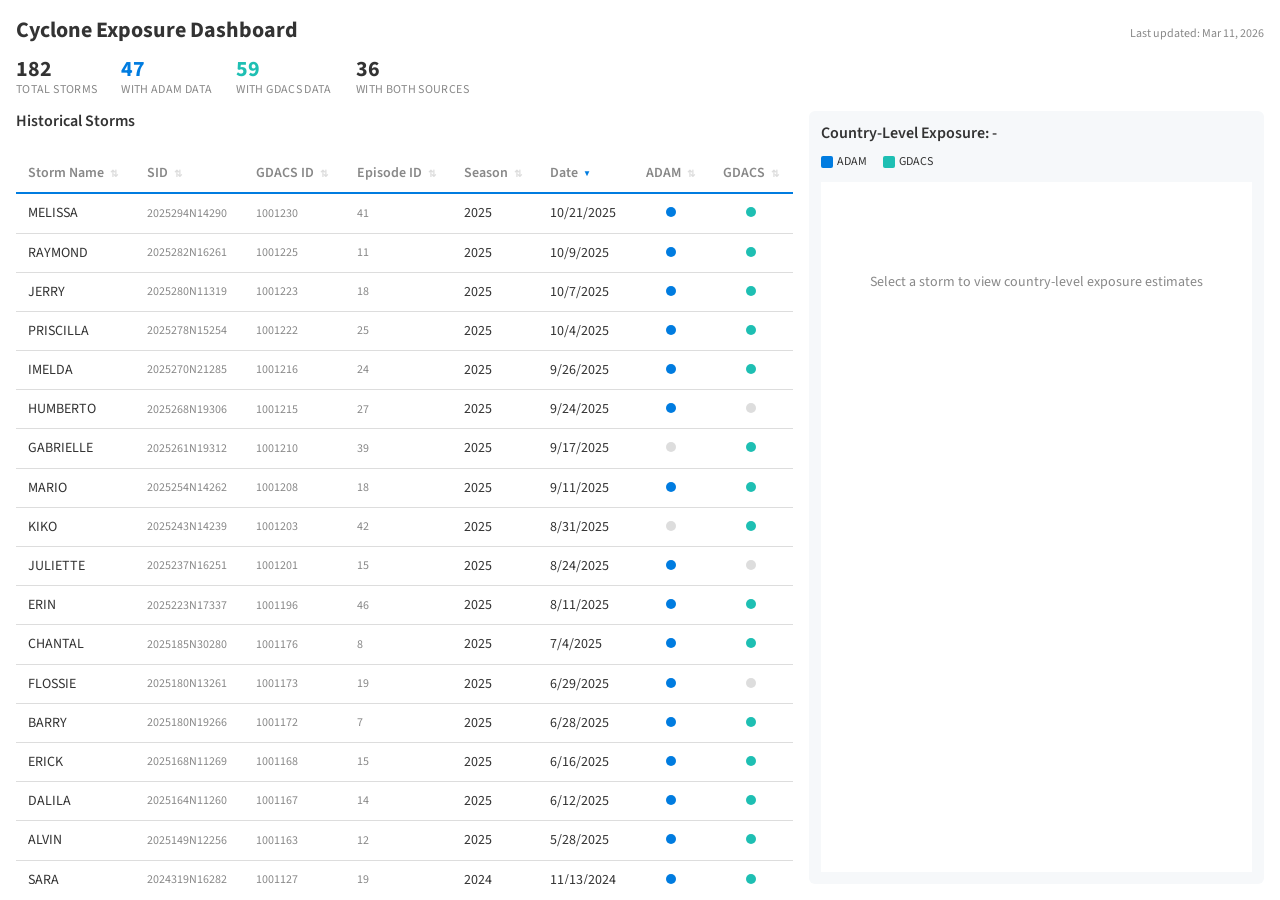
==== commit 25fb59d2: "display last updated date" ====
--- a/index.html
+++ b/index.html
@@ -12,7 +12,10 @@
 </head>
 <body>
     <div class="container">
-        <h1>Cyclone Exposure Dashboard</h1>
+        <div style="display:flex; justify-content:space-between; align-items:baseline; margin-bottom:12px;">
+            <h1 style="margin-bottom:0;">Cyclone Exposure Dashboard</h1>
+            <span id="last-updated" style="font-size:12px; color:#888888;"></span>
+        </div>
 
         <div id="summary-stats" class="summary-stats"></div>
 
@@ -70,7 +73,12 @@
         fetch('assets/exposure_data.json')
             .then(response => response.json())
             .then(data => {
-                exposureData = data;
+                exposureData = data.data;
+                if (data.last_updated) {
+                    const d = new Date(data.last_updated);
+                    document.getElementById('last-updated').textContent =
+                        'Last updated: ' + d.toLocaleDateString(undefined, { year: 'numeric', month: 'short', day: 'numeric' });
+                }
                 renderStormsTable();
             })
             .catch(error => {
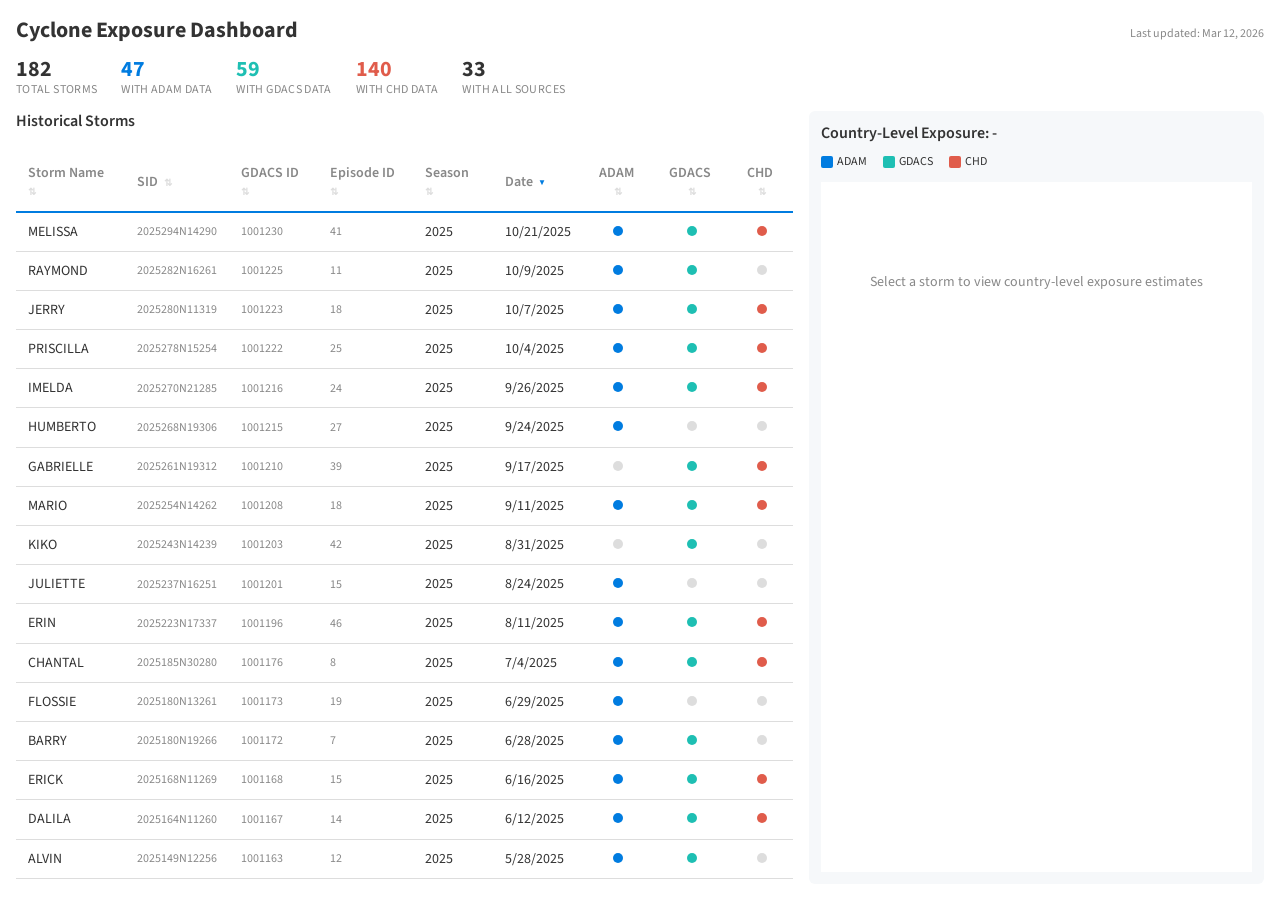
==== commit 364078ba: "add chd data" ====
--- a/index.html
+++ b/index.html
@@ -40,6 +40,10 @@
                         <div class="source-legend-item">
                             <div class="legend-color gdacs"></div>
                             <span>GDACS</span>
+                        </div>
+                        <div class="source-legend-item">
+                            <div class="legend-color chd"></div>
+                            <span>CHD</span>
                         </div>
                     </div>
                 </div>
@@ -114,16 +118,19 @@
                         alert_level: row.alert_level,
                         hasAdam: false,
                         hasGdacs: false,
+                        hasChd: false,
                         countries: []
                     };
                 }
 
-                // Check if this row has ADAM or GDACS data
+                // Check if this row has ADAM, GDACS, or CHD data
                 const hasAdamData = row.pop_64kt_adam != null || row.pop_34kt_adam != null || row.pop_50kt_adam != null;
                 const hasGdacsData = row.pop_34kt_gdacs != null || row.pop_64kt_gdacs != null;
+                const hasChdData = row.pop_34kt_chd != null || row.pop_50kt_chd != null || row.pop_64kt_chd != null;
 
                 if (hasAdamData) stormMap[row.sid].hasAdam = true;
                 if (hasGdacsData) stormMap[row.sid].hasGdacs = true;
+                if (hasChdData) stormMap[row.sid].hasChd = true;
             });
 
             const storms = Object.values(stormMap);
@@ -132,12 +139,14 @@
             const totalStorms   = storms.length;
             const withAdam      = storms.filter(s => s.hasAdam).length;
             const withGdacs     = storms.filter(s => s.hasGdacs).length;
-            const withBoth      = storms.filter(s => s.hasAdam && s.hasGdacs).length;
+            const withChd       = storms.filter(s => s.hasChd).length;
+            const withBoth      = storms.filter(s => s.hasAdam && s.hasGdacs && s.hasChd).length;
             document.getElementById('summary-stats').innerHTML = `
                 <div class="stat-item"><span class="stat-value">${totalStorms}</span><span class="stat-label">Total storms</span></div>
                 <div class="stat-item"><span class="stat-value" style="color:#007CE0">${withAdam}</span><span class="stat-label">With ADAM data</span></div>
                 <div class="stat-item"><span class="stat-value" style="color:#1EBFB3">${withGdacs}</span><span class="stat-label">With GDACS data</span></div>
-                <div class="stat-item"><span class="stat-value">${withBoth}</span><span class="stat-label">With both sources</span></div>
+                <div class="stat-item"><span class="stat-value" style="color:#E05C4B">${withChd}</span><span class="stat-label">With CHD data</span></div>
+                <div class="stat-item"><span class="stat-value">${withBoth}</span><span class="stat-label">With all sources</span></div>
             `;
 
             // Sort storms
@@ -176,6 +185,10 @@
                     case 'hasGdacs':
                         aVal = a.hasGdacs ? 1 : 0;
                         bVal = b.hasGdacs ? 1 : 0;
+                        break;
+                    case 'hasChd':
+                        aVal = a.hasChd ? 1 : 0;
+                        bVal = b.hasChd ? 1 : 0;
                         break;
                     default:
                         return 0;
@@ -211,6 +224,7 @@
                             <th class="${getSortClass('from_date')}" onclick="sortStorms('from_date')">Date</th>
                             <th class="${getSortClass('hasAdam')}" onclick="sortStorms('hasAdam')" style="text-align: center;">ADAM</th>
                             <th class="${getSortClass('hasGdacs')}" onclick="sortStorms('hasGdacs')" style="text-align: center;">GDACS</th>
+                            <th class="${getSortClass('hasChd')}" onclick="sortStorms('hasChd')" style="text-align: center;">CHD</th>
                         </tr>
                     </thead>
                     <tbody>
@@ -232,6 +246,7 @@
                         <td>${date}</td>
                         <td style="text-align: center;"><span class="indicator ${storm.hasAdam ? 'adam-available' : 'unavailable'}"></span></td>
                         <td style="text-align: center;"><span class="indicator ${storm.hasGdacs ? 'gdacs-available' : 'unavailable'}"></span></td>
+                        <td style="text-align: center;"><span class="indicator ${storm.hasChd ? 'chd-available' : 'unavailable'}"></span></td>
                     </tr>
                 `;
             });
@@ -284,7 +299,10 @@
                         pop_50kt_adam: row.pop_50kt_adam,
                         pop_34kt_adam: row.pop_34kt_adam,
                         pop_64kt_gdacs: row.pop_64kt_gdacs,
-                        pop_34kt_gdacs: row.pop_34kt_gdacs
+                        pop_34kt_gdacs: row.pop_34kt_gdacs,
+                        pop_64kt_chd: row.pop_64kt_chd,
+                        pop_50kt_chd: row.pop_50kt_chd,
+                        pop_34kt_chd: row.pop_34kt_chd
                     };
                 } else {
                     // Merge data if we have multiple rows for the same country
@@ -293,6 +311,9 @@
                     if (row.pop_34kt_adam != null) countryMap[row.iso3].pop_34kt_adam = row.pop_34kt_adam;
                     if (row.pop_64kt_gdacs != null) countryMap[row.iso3].pop_64kt_gdacs = row.pop_64kt_gdacs;
                     if (row.pop_34kt_gdacs != null) countryMap[row.iso3].pop_34kt_gdacs = row.pop_34kt_gdacs;
+                    if (row.pop_64kt_chd != null) countryMap[row.iso3].pop_64kt_chd = row.pop_64kt_chd;
+                    if (row.pop_50kt_chd != null) countryMap[row.iso3].pop_50kt_chd = row.pop_50kt_chd;
+                    if (row.pop_34kt_chd != null) countryMap[row.iso3].pop_34kt_chd = row.pop_34kt_chd;
                 }
             });
 
@@ -305,17 +326,20 @@
                 return Math.round(val).toLocaleString();
             };
 
-            const createStackedValues = (adamVal, gdacsVal) => {
+            const createStackedValues = (adamVal, gdacsVal, chdVal) => {
                 const adamDisplay = adamVal != null ? formatNumber(adamVal) : '-';
                 const gdacsDisplay = gdacsVal != null ? formatNumber(gdacsVal) : '-';
+                const chdDisplay = chdVal != null ? formatNumber(chdVal) : '-';
 
                 const adamClass = adamVal != null ? 'adam-value' : 'no-data';
                 const gdacsClass = gdacsVal != null ? 'gdacs-value' : 'no-data';
+                const chdClass = chdVal != null ? 'chd-value' : 'no-data';
 
                 return `
                     <div class="stacked-values">
                         <div class="${adamClass}">${adamDisplay}</div>
                         <div class="${gdacsClass}">${gdacsDisplay}</div>
+                        <div class="${chdClass}">${chdDisplay}</div>
                     </div>
                 `;
             };
@@ -339,9 +363,9 @@
                 html += `
                     <tr>
                         <td><span class="country-link" onclick="openCountryModal('${safeIso3}', '${safeName}')">${country.country_name || '-'}</span></td>
-                        <td class="comparison-cell">${createStackedValues(country.pop_64kt_adam, country.pop_64kt_gdacs)}</td>
-                        <td class="comparison-cell">${createStackedValues(country.pop_50kt_adam, null)}</td>
-                        <td class="comparison-cell">${createStackedValues(country.pop_34kt_adam, country.pop_34kt_gdacs)}</td>
+                        <td class="comparison-cell">${createStackedValues(country.pop_64kt_adam, country.pop_64kt_gdacs, country.pop_64kt_chd)}</td>
+                        <td class="comparison-cell">${createStackedValues(country.pop_50kt_adam, null, country.pop_50kt_chd)}</td>
+                        <td class="comparison-cell">${createStackedValues(country.pop_34kt_adam, country.pop_34kt_gdacs, country.pop_34kt_chd)}</td>
                     </tr>
                 `;
             });
@@ -355,9 +379,9 @@
         }
 
         const WIND_LEVELS = [
-            { value: '34', label: '34 kt', adamKey: 'pop_34kt_adam', gdacsKey: 'pop_34kt_gdacs' },
-            { value: '50', label: '50 kt', adamKey: 'pop_50kt_adam', gdacsKey: null              },
-            { value: '64', label: '64 kt', adamKey: 'pop_64kt_adam', gdacsKey: 'pop_64kt_gdacs' },
+            { value: '34', label: '34 kt', adamKey: 'pop_34kt_adam', gdacsKey: 'pop_34kt_gdacs', chdKey: 'pop_34kt_chd' },
+            { value: '50', label: '50 kt', adamKey: 'pop_50kt_adam', gdacsKey: null,              chdKey: 'pop_50kt_chd' },
+            { value: '64', label: '64 kt', adamKey: 'pop_64kt_adam', gdacsKey: 'pop_64kt_gdacs', chdKey: 'pop_64kt_chd' },
         ];
 
         let _modalCountryData = [];
@@ -389,18 +413,21 @@
             const pw = W - m.left - m.right;
             const ph = H - m.top - m.bottom;
 
-            // Two strip centers
-            const adamX  = pw * 0.3;
-            const gdacsX = pw * 0.7;
-            const jitterRange = pw * 0.18;
-
-            // Scale across both strips for the selected wind level
+            // Three strip centers
+            const adamX  = pw * 0.2;
+            const gdacsX = pw * 0.5;
+            const chdX   = pw * 0.8;
+            const jitterRange = pw * 0.14;
+
+            // Scale across all strips for the selected wind level
             let maxVal = 0;
             _modalCountryData.forEach(row => {
                 const av = row[level.adamKey];
                 const gv = level.gdacsKey ? row[level.gdacsKey] : null;
+                const cv = level.chdKey ? row[level.chdKey] : null;
                 if (av != null && av > maxVal) maxVal = av;
                 if (gv != null && gv > maxVal) maxVal = gv;
+                if (cv != null && cv > maxVal) maxVal = cv;
             });
             if (maxVal === 0) maxVal = 1;
 
@@ -441,6 +468,7 @@
                 if (_modalHighlightSid != null && row.sid === _modalHighlightSid) selectedName = row.name;
                 addDot(adamX,  row[level.adamKey],                            row.name, row.season, '#007CE0', row.sid);
                 addDot(gdacsX, level.gdacsKey ? row[level.gdacsKey] : null,  row.name, row.season, '#1EBFB3', row.sid);
+                addDot(chdX,   level.chdKey  ? row[level.chdKey]   : null,  row.name, row.season, '#E05C4B', row.sid);
             });
 
             // X-axis labels
@@ -448,11 +476,13 @@
             const xLabels = `
                 <text x="${adamX.toFixed(1)}"  y="${ph + 22}" text-anchor="middle" font-size="13" font-weight="600" fill="#007CE0">ADAM</text>
                 <text x="${gdacsX.toFixed(1)}" y="${ph + 22}" text-anchor="middle" font-size="13" font-weight="600" fill="${gdacsColor}">GDACS</text>
-            `;
-
-            const noEquivLabel = !level.gdacsKey
-                ? `<text x="${gdacsX.toFixed(1)}" y="${(ph / 2).toFixed(0)}" text-anchor="middle" font-size="12" fill="#CCCCCC">No equivalent</text>`
-                : '';
+                <text x="${chdX.toFixed(1)}"   y="${ph + 22}" text-anchor="middle" font-size="13" font-weight="600" fill="#E05C4B">CHD</text>
+            `;
+
+            let noEquivLabel = '';
+            if (!level.gdacsKey) {
+                noEquivLabel += `<text x="${gdacsX.toFixed(1)}" y="${(ph / 2).toFixed(0)}" text-anchor="middle" font-size="12" fill="#CCCCCC">No equivalent</text>`;
+            }
 
             // Legend (selected storm only — ADAM/GDACS identified by x-axis labels)
             const legendLabel = selectedName ? selectedName : 'Selected storm';
--- a/assets/styles.css
+++ b/assets/styles.css
@@ -127,6 +127,10 @@
     background-color: #1EBFB3;
 }
 
+.indicator.chd-available {
+    background-color: #E05C4B;
+}
+
 .indicator.unavailable {
     background-color: #DDDDDD;
 }
@@ -206,6 +210,11 @@
     font-weight: 600;
 }
 
+.stacked-values .chd-value {
+    color: #E05C4B;
+    font-weight: 600;
+}
+
 .stacked-values .no-data {
     color: #DDDDDD;
 }
@@ -235,6 +244,10 @@
 
 .legend-color.gdacs {
     background-color: #1EBFB3;
+}
+
+.legend-color.chd {
+    background-color: #E05C4B;
 }
 
 .section-header {
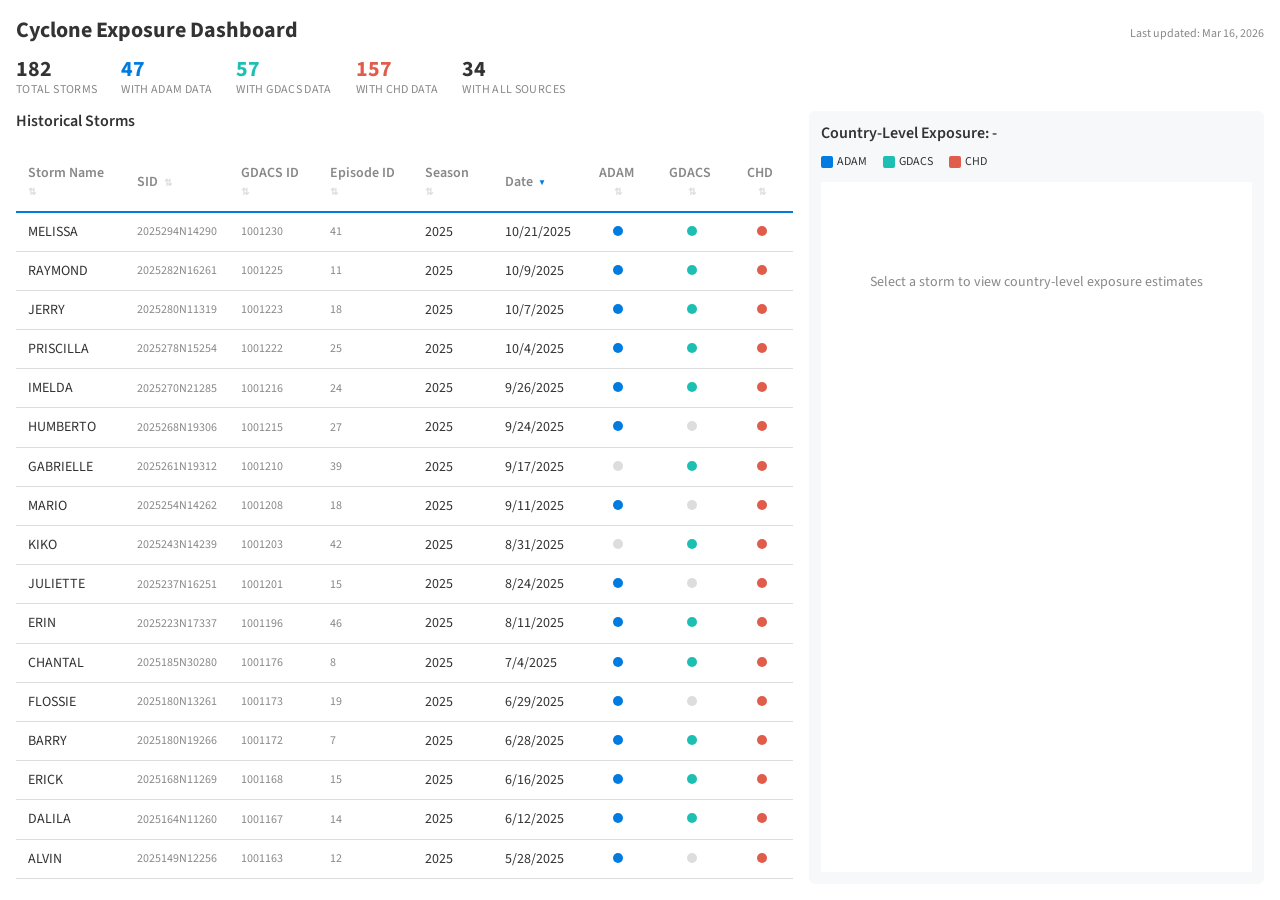
==== commit e220951b: "adjust legend" ====
--- a/index.html
+++ b/index.html
@@ -349,9 +349,9 @@
                     <thead>
                         <tr>
                             <th>Country</th>
-                            <th style="text-align: center;">High Wind (~64 kt)</th>
-                            <th style="text-align: center;">Medium Wind (~49 kt)</th>
-                            <th style="text-align: center;">Low Wind (~34 kt)</th>
+                            <th style="text-align: center;">High Wind (64 kt)</th>
+                            <th style="text-align: center;">Medium Wind (50 kt)</th>
+                            <th style="text-align: center;">Low Wind (34 kt)</th>
                         </tr>
                     </thead>
                     <tbody>
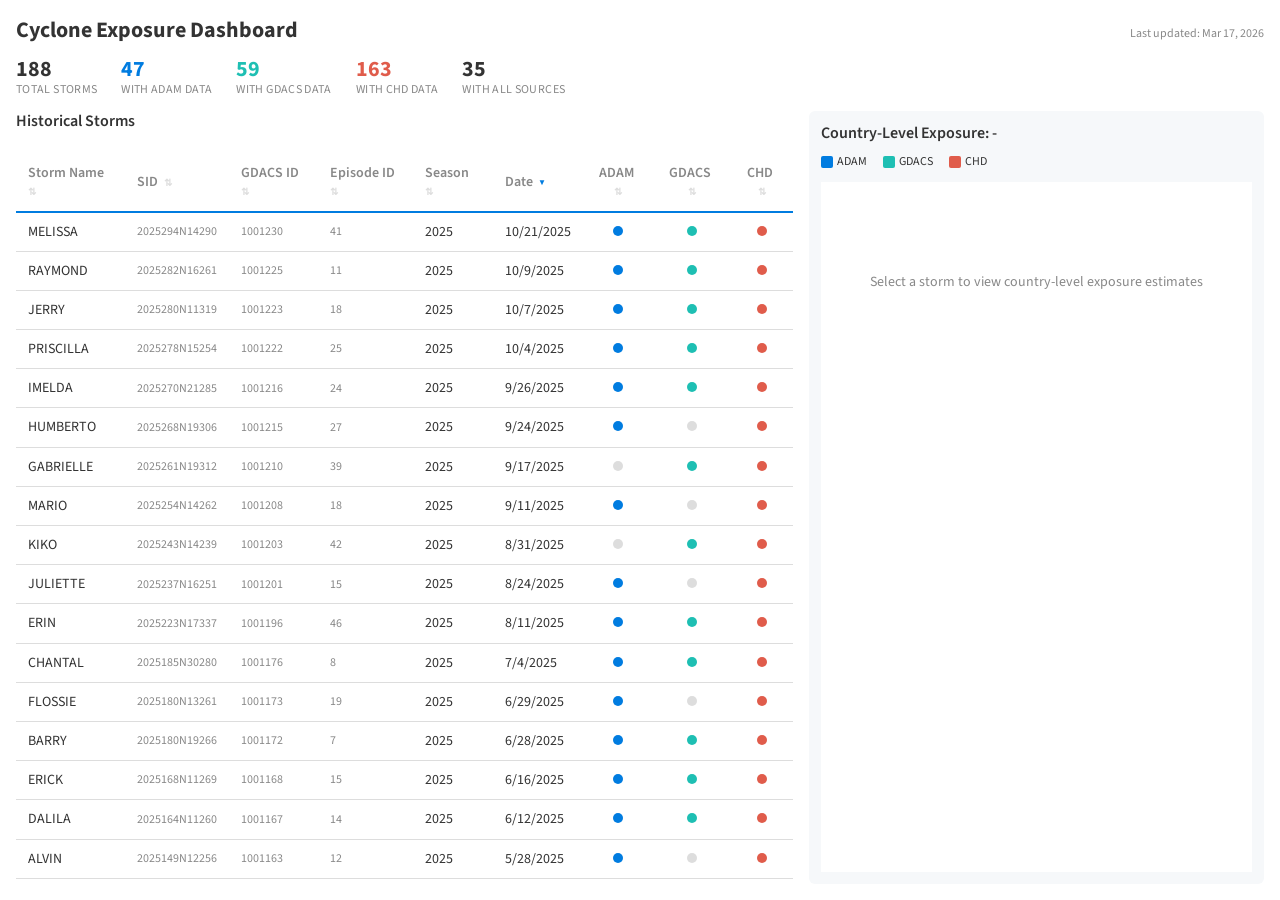
==== commit 88ffdcec: "add admin 1 data" ====
--- a/index.html
+++ b/index.html
@@ -64,10 +64,25 @@
         </div>
     </div>
 
+    <div id="adm1-modal" class="modal-overlay" style="display:none" onclick="closeAdm1Modal(event)">
+        <div class="modal-content" style="max-width:780px; max-height:50vh; overflow-y:auto;">
+            <div class="modal-header">
+                <h2 id="adm1-modal-title"></h2>
+                <button class="modal-close" onclick="closeAdm1Modal()">×</button>
+            </div>
+            <div class="source-legend" style="padding:8px 0 12px 0;">
+                <div class="source-legend-item"><div class="legend-color adam"></div><span>ADAM</span></div>
+                <div class="source-legend-item"><div class="legend-color gdacs"></div><span>GDACS</span></div>
+            </div>
+            <div id="adm1-modal-body"></div>
+        </div>
+    </div>
+
     <div id="dot-tooltip" class="dot-tooltip"></div>
 
     <script>
         let exposureData = [];
+        let adm1Data = [];
         let stormDataCache = {};
         let selectedStormSid = null;
         let currentSortColumn = 'from_date';
@@ -90,6 +105,11 @@
                 document.getElementById('storms-table-container').innerHTML =
                     '<div class="empty-state">Error loading data. Please ensure assets/exposure_data.json is available.</div>';
             });
+
+        fetch('assets/adm1_exposure_data.json')
+            .then(response => response.json())
+            .then(data => { adm1Data = data.data; })
+            .catch(() => { adm1Data = []; });
 
         function sortStorms(column) {
             if (currentSortColumn === column) {
@@ -306,6 +326,7 @@
                     };
                 } else {
                     // Merge data if we have multiple rows for the same country
+                    if (row.country_name != null) countryMap[row.iso3].country_name = row.country_name;
                     if (row.pop_64kt_adam != null) countryMap[row.iso3].pop_64kt_adam = row.pop_64kt_adam;
                     if (row.pop_50kt_adam != null) countryMap[row.iso3].pop_50kt_adam = row.pop_50kt_adam;
                     if (row.pop_34kt_adam != null) countryMap[row.iso3].pop_34kt_adam = row.pop_34kt_adam;
@@ -352,6 +373,7 @@
                             <th style="text-align: center;">High Wind (64 kt)</th>
                             <th style="text-align: center;">Medium Wind (50 kt)</th>
                             <th style="text-align: center;">Low Wind (34 kt)</th>
+                            <th></th>
                         </tr>
                     </thead>
                     <tbody>
@@ -360,12 +382,19 @@
             countries.forEach(country => {
                 const safeIso3 = (country.iso3 || '').replace(/'/g, "\\'");
                 const safeName = (country.country_name || '-').replace(/'/g, "\\'");
+                const hasAdm1 = adm1Data.some(
+                    r => r.sid === sid && r.iso3 === country.iso3
+                );
+                const adm1Link = hasAdm1
+                    ? `<span class="country-link" onclick="openAdm1Modal('${sid}', '${safeIso3}', '${safeName}')">See admin 1</span>`
+                    : '-';
                 html += `
                     <tr>
                         <td><span class="country-link" onclick="openCountryModal('${safeIso3}', '${safeName}')">${country.country_name || '-'}</span></td>
                         <td class="comparison-cell">${createStackedValues(country.pop_64kt_adam, country.pop_64kt_gdacs, country.pop_64kt_chd)}</td>
                         <td class="comparison-cell">${createStackedValues(country.pop_50kt_adam, null, country.pop_50kt_chd)}</td>
                         <td class="comparison-cell">${createStackedValues(country.pop_34kt_adam, country.pop_34kt_gdacs, country.pop_34kt_chd)}</td>
+                        <td style="white-space:nowrap;">${adm1Link}</td>
                     </tr>
                 `;
             });
@@ -530,6 +559,71 @@
                 document.getElementById('dot-tooltip').style.display = 'none';
             }
         }
+
+        function openAdm1Modal(sid, iso3, countryName) {
+            document.getElementById('adm1-modal-title').textContent =
+                `Admin 1 Exposure — ${countryName}`;
+            document.getElementById('adm1-modal-body').innerHTML =
+                renderAdm1Table(sid, iso3);
+            document.getElementById('adm1-modal').style.display = 'flex';
+        }
+
+        function renderAdm1Table(sid, iso3) {
+            const rows = adm1Data.filter(r => r.sid === sid && r.iso3 === iso3);
+            if (rows.length === 0) return '<div class="empty-state">No admin 1 data available.</div>';
+
+            const formatNumber = (val) => {
+                if (val == null || val === '') return '-';
+                return Math.round(val).toLocaleString();
+            };
+
+            const createStackedValues = (adamVal, gdacsVal) => {
+                const adamDisplay = adamVal != null ? formatNumber(adamVal) : '-';
+                const gdacsDisplay = gdacsVal != null ? formatNumber(gdacsVal) : '-';
+                return `
+                    <div class="stacked-values">
+                        <div class="${adamVal != null ? 'adam-value' : 'no-data'}">${adamDisplay}</div>
+                        <div class="${gdacsVal != null ? 'gdacs-value' : 'no-data'}">${gdacsDisplay}</div>
+                    </div>
+                `;
+            };
+
+            // Sort by adm1_name
+            const sorted = [...rows].sort((a, b) =>
+                (a.adm1_name || '').localeCompare(b.adm1_name || '')
+            );
+
+            let html = `
+                <table>
+                    <thead>
+                        <tr>
+                            <th>Admin 1</th>
+                            <th style="text-align:center;">High Wind (64 kt)</th>
+                            <th style="text-align:center;">Medium Wind (50 kt)</th>
+                            <th style="text-align:center;">Low Wind (34 kt)</th>
+                        </tr>
+                    </thead>
+                    <tbody>
+            `;
+            sorted.forEach(row => {
+                html += `
+                    <tr>
+                        <td>${row.adm1_name || '-'}</td>
+                        <td class="comparison-cell">${createStackedValues(row.pop_64kt_adam, row.pop_64kt_gdacs)}</td>
+                        <td class="comparison-cell">${createStackedValues(row.pop_50kt_adam, null)}</td>
+                        <td class="comparison-cell">${createStackedValues(row.pop_34kt_adam, row.pop_34kt_gdacs)}</td>
+                    </tr>
+                `;
+            });
+            html += '</tbody></table>';
+            return html;
+        }
+
+        function closeAdm1Modal(e) {
+            if (!e || e.target === document.getElementById('adm1-modal')) {
+                document.getElementById('adm1-modal').style.display = 'none';
+            }
+        }
     </script>
 </body>
 </html>
--- a/assets/styles.css
+++ b/assets/styles.css
@@ -88,6 +88,10 @@
     background: white;
 }
 
+#adm1-modal-body th {
+    position: static;
+}
+
 td {
     padding: 10px 12px;
     font-size: 14px;
@@ -391,6 +395,7 @@
     text-transform: uppercase;
     letter-spacing: 0.03em;
 }
+
 
 .dot-tooltip {
     position: fixed;
